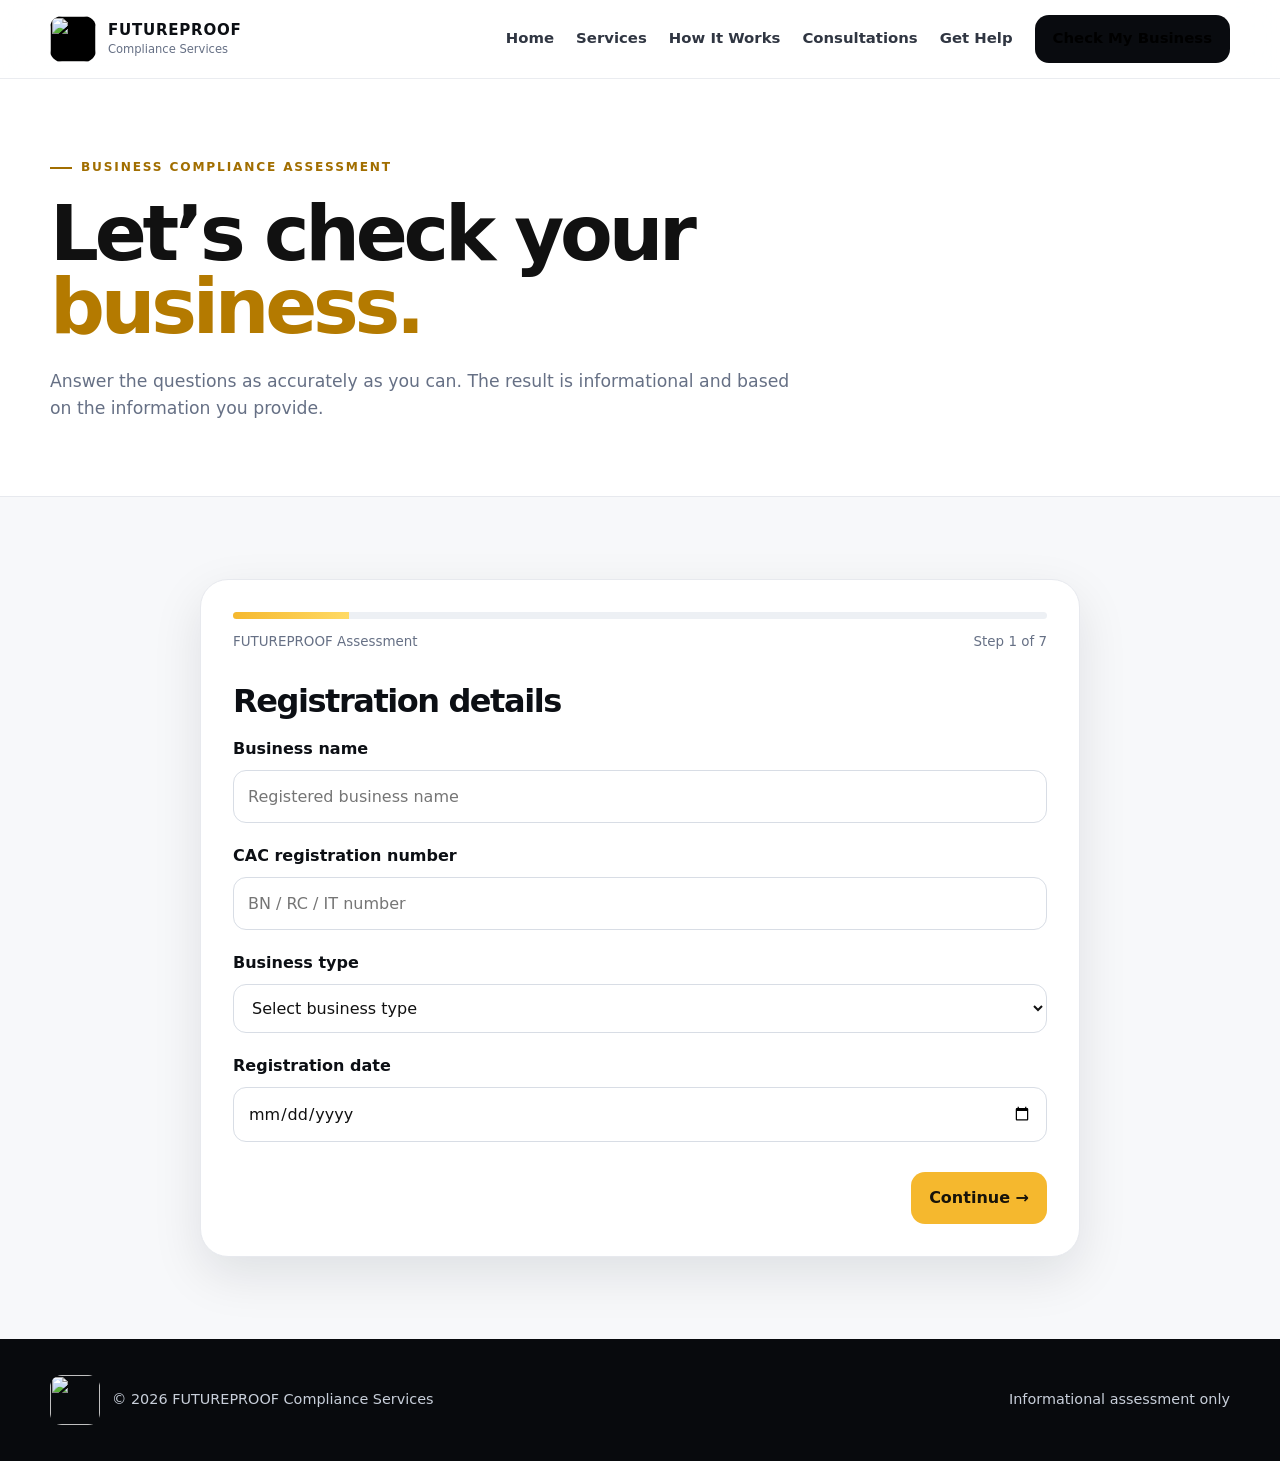
==== assessment.html @ 862837f2 "Add files via upload" ====
<!doctype html><html lang="en"><head><meta charset="UTF-8"><meta name="viewport" content="width=device-width,initial-scale=1"><title>Business Compliance Assessment | FUTUREPROOF</title><link rel="stylesheet" href="styles.css"></head><body>
<header class="site-header"><div class="container nav-wrap"><a class="brand" href="index.html"><img src="assets/LOGO.jpeg"><span class="brand-copy"><strong>FUTUREPROOF</strong><small>Compliance Services</small></span></a><button class="menu-btn" id="menuBtn">☰</button><nav id="mainNav"><a href="index.html">Home</a><a href="services.html">Services</a><a href="how-it-works.html">How It Works</a><a href="consultations.html">Consultations</a><a href="get-help.html">Get Help</a><a class="btn btn-dark active" href="assessment.html">Check My Business</a></nav></div></header>
<main><section class="page-hero"><div class="container"><span class="eyebrow" style="color:#a16e00">BUSINESS COMPLIANCE ASSESSMENT</span><h1>Let’s check your <span>business.</span></h1><p>Answer the questions as accurately as you can. The result is informational and based on the information you provide.</p></div></section><section class="section"><div class="container"><div class="form-shell"><div id="assessmentFormView"><div class="progress-line"><div id="progressBar"></div></div><div class="progress-meta"><span>FUTUREPROOF Assessment</span><span id="stepCounter"></span></div><div id="stepContent"></div><div class="form-actions"><button class="btn btn-outline" id="backBtn">← Back</button><button class="btn btn-gold" id="nextBtn">Continue →</button></div></div><div id="resultsView" hidden></div></div></div></section></main>
<footer><div class="container footer-grid"><div class="footer-brand"><img src="assets/LOGO.jpeg"><span>© 2026 FUTUREPROOF Compliance Services</span></div><span>Informational assessment only</span></div></footer><script src="common.js"></script><script src="assessment.js"></script></body></html>
---- styles.css ----
:root{
  --bg:#f7f8fa;
  --surface:#ffffff;
  --ink:#0c0f14;
  --muted:#667085;
  --line:#e7e9ee;
  --gold:#f5b82e;
  --gold-2:#ffd86b;
  --dark:#090b0f;
  --dark-2:#11151c;
  --success:#14804a;
  --warning:#a66700;
  --danger:#b42318;
  --radius:22px;
  --shadow:0 18px 50px rgba(14,18,25,.10);
  --max:1180px;
}
*{box-sizing:border-box}
html{scroll-behavior:smooth}
body{margin:0;font-family:Inter,ui-sans-serif,system-ui,-apple-system,BlinkMacSystemFont,"Segoe UI",sans-serif;background:var(--bg);color:var(--ink);line-height:1.6}
a{color:inherit;text-decoration:none}
img{display:block;max-width:100%}
button,input,select,textarea{font:inherit}
.container{width:min(var(--max),calc(100% - 36px));margin:auto}
.site-header{position:sticky;top:0;z-index:50;background:rgba(255,255,255,.9);backdrop-filter:blur(18px);border-bottom:1px solid rgba(231,233,238,.85)}
.nav-wrap{display:flex;align-items:center;justify-content:space-between;min-height:78px;gap:22px}
.brand{display:flex;align-items:center;gap:12px;min-width:230px}
.brand img{width:46px;height:46px;border-radius:12px;object-fit:cover;background:#000}
.brand-copy{display:flex;flex-direction:column;line-height:1.05}
.brand-copy strong{font-size:.94rem;letter-spacing:.05em}
.brand-copy small{font-size:.72rem;color:var(--muted);margin-top:5px}
nav{display:flex;align-items:center;gap:22px;font-size:.93rem;font-weight:650}
nav a{color:#303642}
nav a:hover,nav a.active{color:#000}
.menu-btn{display:none;border:1px solid var(--line);background:#fff;border-radius:12px;width:44px;height:44px;font-size:1.2rem}
.btn{display:inline-flex;align-items:center;justify-content:center;gap:8px;border:0;border-radius:14px;padding:12px 18px;font-weight:750;cursor:pointer;transition:.2s ease}
.btn:hover{transform:translateY(-1px)}
.btn-dark{background:var(--dark);color:#fff}
.btn-gold{background:var(--gold);color:#17130a}
.btn-light{background:#fff;color:#111;border:1px solid var(--line)}
.btn-outline{background:transparent;border:1px solid #cfd4dc;color:#20252d}
.btn-lg{padding:15px 22px;border-radius:16px}
.btn.full{width:100%}
.hero{background:linear-gradient(135deg,#090b0f 0%,#121821 63%,#1d2330 100%);color:#fff;padding:86px 0 72px;overflow:hidden}
.hero-grid{display:grid;grid-template-columns:1.1fr .9fr;gap:58px;align-items:center}
.eyebrow{display:inline-flex;align-items:center;gap:9px;font-size:.76rem;font-weight:800;letter-spacing:.15em;text-transform:uppercase;color:var(--gold)}
.eyebrow::before{content:"";width:22px;height:2px;background:currentColor}
h1,h2,h3,p{margin-top:0}
h1{font-size:clamp(3rem,7vw,6.2rem);line-height:.95;letter-spacing:-.055em;margin:20px 0 24px;max-width:780px}
h1 span{color:var(--gold)}
h2{font-size:clamp(2rem,4.4vw,3.8rem);line-height:1.04;letter-spacing:-.045em;margin-bottom:18px}
h3{font-size:1.18rem;line-height:1.25}
.lead{font-size:1.14rem;color:#cbd1dc;max-width:650px}
.actions{display:flex;gap:12px;flex-wrap:wrap;margin:30px 0 24px}
.hero-visual{position:relative;min-height:520px}
.hero-visual .main-photo{position:absolute;inset:12px 0 0 74px;width:calc(100% - 74px);height:485px;object-fit:cover;border-radius:28px;box-shadow:0 30px 70px rgba(0,0,0,.4)}
.hero-visual .logo-float{position:absolute;left:0;bottom:18px;width:190px;border-radius:22px;border:6px solid #fff;box-shadow:var(--shadow)}
.hero-note{position:absolute;right:-8px;bottom:14px;background:#fff;color:#12151a;border-radius:18px;padding:16px 18px;width:215px;box-shadow:var(--shadow)}
.hero-note b{display:block;font-size:1.05rem}
.hero-note span{font-size:.82rem;color:var(--muted)}
.section{padding:82px 0}
.section.white{background:#fff}
.section.dark{background:var(--dark);color:#fff}
.section-head{display:flex;justify-content:space-between;gap:24px;align-items:end;margin-bottom:36px}
.section-head p{max-width:620px;color:var(--muted);margin-bottom:0}
.dark .section-head p{color:#aeb6c4}
.grid{display:grid;gap:22px}
.grid-3{grid-template-columns:repeat(3,1fr)}
.grid-4{grid-template-columns:repeat(4,1fr)}
.card{background:var(--surface);border:1px solid var(--line);border-radius:var(--radius);padding:26px;box-shadow:0 1px 0 rgba(0,0,0,.02)}
.card.soft{background:#fbfbfc}
.card.dark-card{background:#151922;color:#fff;border-color:#252b36}
.card p{color:var(--muted);margin-bottom:0}
.dark-card p{color:#aeb6c4}
.icon{width:42px;height:42px;border-radius:12px;background:#fff3cf;display:grid;place-items:center;margin-bottom:28px;font-size:1.2rem}
.pill{display:inline-flex;padding:7px 11px;border-radius:999px;background:#fff3cf;color:#7a5500;font-weight:750;font-size:.75rem}
.split{display:grid;grid-template-columns:1fr 1fr;gap:42px;align-items:center}
.flyer-frame{background:#fff;padding:12px;border-radius:28px;box-shadow:var(--shadow)}
.flyer-frame img{width:100%;border-radius:18px;aspect-ratio:1/1;object-fit:cover}
.gallery{display:grid;grid-template-columns:repeat(3,1fr);gap:18px}
.gallery img{width:100%;aspect-ratio:1/1;object-fit:cover;border-radius:20px;border:1px solid var(--line);background:#fff}
.cta-band{background:linear-gradient(135deg,#171b22,#080a0d);border-radius:30px;color:#fff;padding:44px;display:flex;justify-content:space-between;gap:30px;align-items:center}
.cta-band p{color:#bfc6d2;margin:0;max-width:640px}
.page-hero{padding:72px 0 56px;background:#fff;border-bottom:1px solid var(--line)}
.page-hero h1{color:#111;font-size:clamp(2.6rem,6vw,5.3rem);max-width:900px}
.page-hero h1 span{color:#b47a00}
.page-hero p{max-width:760px;color:var(--muted);font-size:1.08rem}
.steps{display:grid;grid-template-columns:repeat(4,1fr);gap:16px}
.step{background:#fff;border:1px solid var(--line);border-radius:20px;padding:24px}
.step b{display:inline-grid;place-items:center;width:40px;height:40px;border-radius:12px;background:#111;color:#fff;margin-bottom:26px}
.step p{color:var(--muted)}
.form-shell{max-width:880px;margin:auto;background:#fff;border:1px solid var(--line);border-radius:28px;padding:32px;box-shadow:var(--shadow)}
.progress-line{height:7px;background:#edf0f4;border-radius:99px;overflow:hidden;margin-bottom:12px}
.progress-line>div{height:100%;width:0;background:linear-gradient(90deg,var(--gold),#ffda65);transition:.25s}
.progress-meta{display:flex;justify-content:space-between;color:var(--muted);font-size:.84rem;margin-bottom:32px}
.field{margin-bottom:20px}
.field label{display:block;font-weight:750;margin-bottom:8px}
.field input,.field select,.field textarea{width:100%;border:1px solid #d8dde5;border-radius:13px;padding:13px 14px;background:#fff;color:#111;outline:none}
.field textarea{min-height:135px;resize:vertical}
.field input:focus,.field select:focus,.field textarea:focus{border-color:#c99820;box-shadow:0 0 0 4px rgba(245,184,46,.14)}
.field small{display:block;color:var(--muted);margin-top:6px}
.option-grid{display:grid;grid-template-columns:repeat(2,1fr);gap:12px}
.option{border:1px solid #d8dde5;border-radius:14px;padding:14px;cursor:pointer;background:#fff}
.option:has(input:checked){border-color:#d9a319;background:#fff9e8}
.option input{margin-right:8px}
.form-actions{display:flex;justify-content:space-between;gap:12px;margin-top:30px}
.results-head{display:grid;grid-template-columns:160px 1fr;gap:26px;align-items:center}
.score-ring{width:150px;height:150px;border-radius:50%;display:grid;place-items:center;background:conic-gradient(var(--gold) var(--score,0%),#eceef2 0);position:relative}
.score-ring::after{content:"";position:absolute;inset:14px;background:#fff;border-radius:50%}
.score-ring strong{position:relative;z-index:1;font-size:2rem}
.result-list{display:grid;gap:12px;margin-top:28px}
.result-item{display:flex;justify-content:space-between;gap:18px;align-items:center;border:1px solid var(--line);border-radius:15px;padding:14px 16px}
.status{font-size:.78rem;font-weight:800;padding:6px 9px;border-radius:999px;white-space:nowrap}
.status.ok{background:#e8f7ef;color:var(--success)}
.status.warn{background:#fff3d7;color:var(--warning)}
.status.bad{background:#feecea;color:var(--danger)}
.status.na{background:#f0f2f5;color:#667085}
.contact-methods{display:grid;grid-template-columns:repeat(3,1fr);gap:18px}
.method{background:#fff;border:1px solid var(--line);border-radius:22px;padding:26px}
.method .big{font-size:2rem;margin-bottom:18px}
.ticket-layout{display:grid;grid-template-columns:.8fr 1.2fr;gap:28px}
.note{border:1px solid #efd487;background:#fff8e5;border-radius:14px;padding:14px;color:#6e5411;font-size:.9rem}
.consult-card{display:flex;flex-direction:column;min-height:280px}
.consult-card .actions{margin-top:auto}
footer{background:#080a0d;color:#c8cfda;padding:36px 0;font-size:.9rem}
.footer-grid{display:flex;justify-content:space-between;gap:18px;align-items:center}
.footer-grid img{width:50px;height:50px;object-fit:cover;border-radius:12px}
.footer-brand{display:flex;align-items:center;gap:12px}
.kicker{color:var(--muted);font-size:.9rem}
@media(max-width:900px){
  nav{display:none;position:absolute;top:72px;left:18px;right:18px;flex-direction:column;align-items:stretch;background:#fff;padding:18px;border:1px solid var(--line);border-radius:18px;box-shadow:var(--shadow)}
  nav.open{display:flex}.menu-btn{display:block}.brand{min-width:auto}
  .hero-grid,.split,.ticket-layout{grid-template-columns:1fr}.hero{padding-top:60px}.hero-visual{min-height:460px}.hero-visual .main-photo{left:45px;width:calc(100% - 45px);height:420px}
  .grid-3,.grid-4,.steps,.contact-methods{grid-template-columns:1fr 1fr}.gallery{grid-template-columns:repeat(2,1fr)}
  .section-head{align-items:start;flex-direction:column}.cta-band{align-items:flex-start;flex-direction:column}
}
@media(max-width:600px){
  .container{width:min(100% - 24px,var(--max))}.site-header .container{width:calc(100% - 20px)}
  .brand-copy strong{font-size:.83rem}.brand-copy small{font-size:.65rem}.brand img{width:40px;height:40px}
  .hero{padding:46px 0}.hero-grid{gap:34px}.hero-visual{min-height:355px}.hero-visual .main-photo{left:30px;width:calc(100% - 30px);height:320px;border-radius:20px}.hero-visual .logo-float{width:120px;border-width:4px}.hero-note{display:none}
  .grid-3,.grid-4,.steps,.contact-methods,.gallery,.option-grid{grid-template-columns:1fr}
  .section{padding:58px 0}.page-hero{padding:50px 0 40px}.form-shell{padding:20px;border-radius:20px}
  .results-head{grid-template-columns:1fr}.score-ring{margin:auto}.result-item{align-items:flex-start;flex-direction:column}.footer-grid{align-items:flex-start;flex-direction:column}
  .actions,.form-actions{flex-direction:column}.actions .btn,.form-actions .btn{width:100%}
}
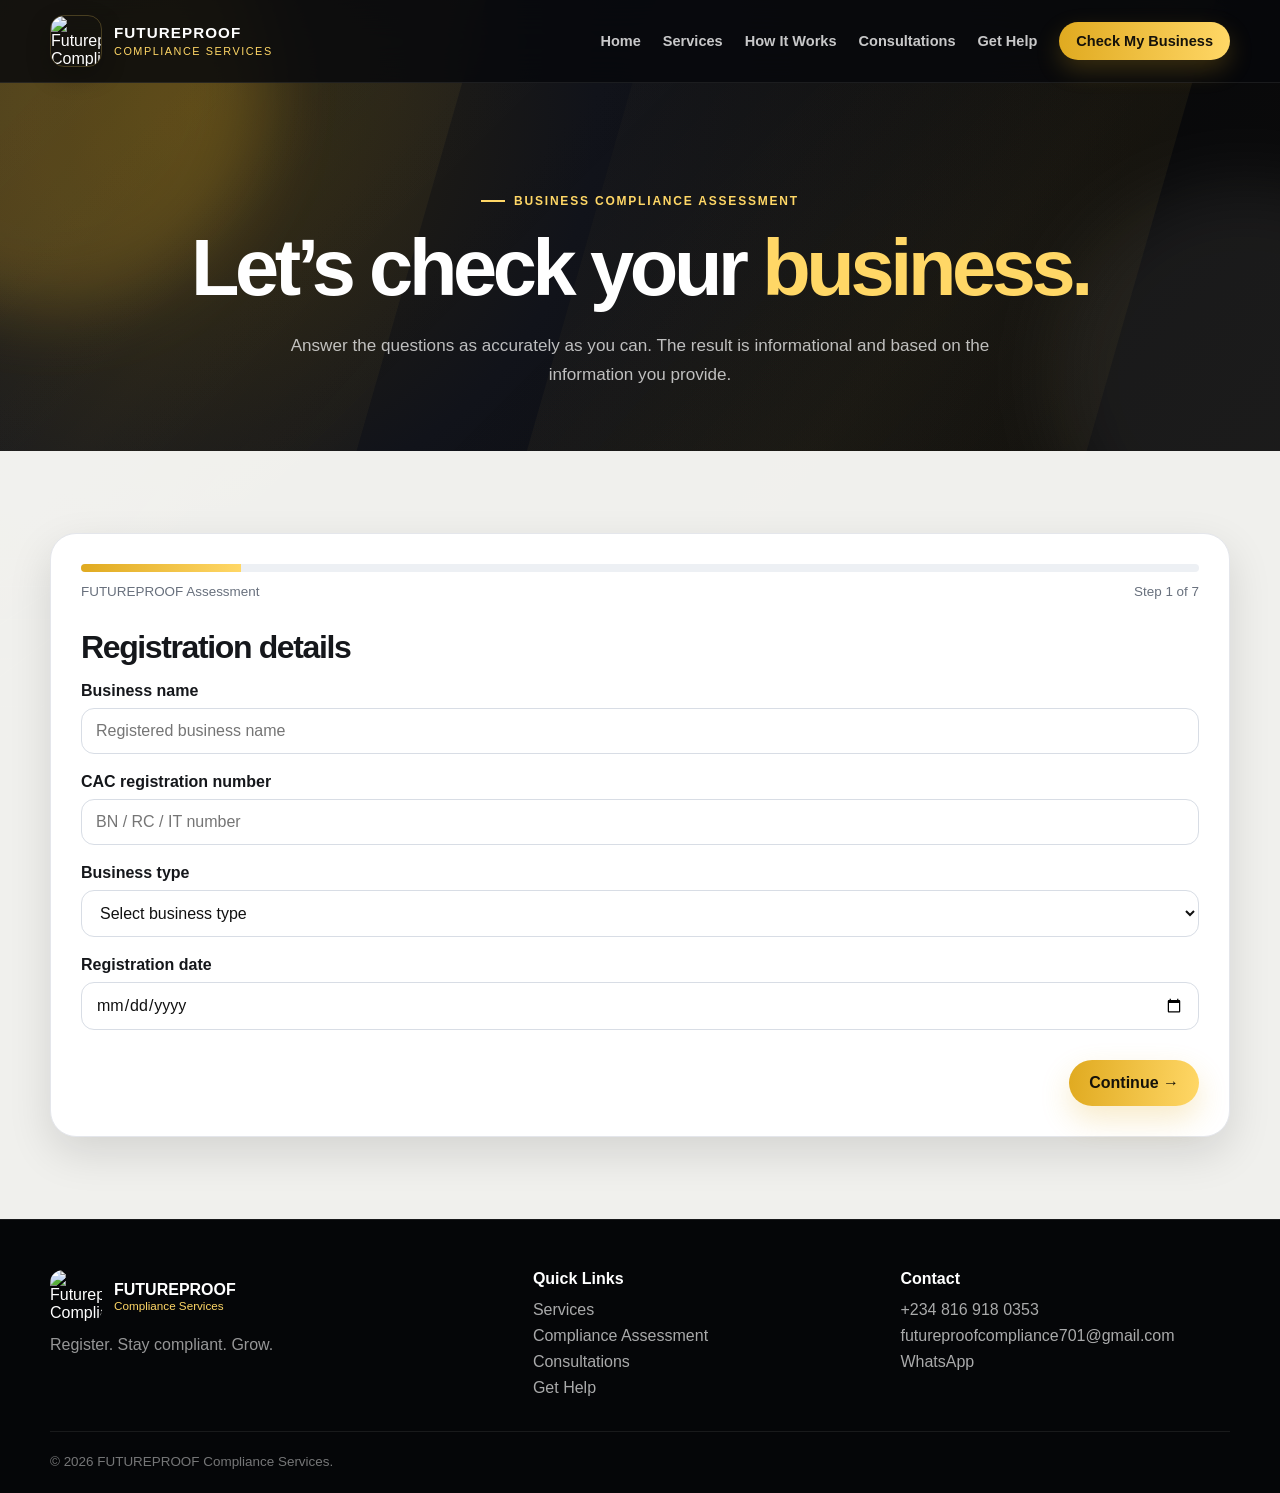
==== commit 731e496d: "Add files via upload" ====
--- a/assessment.html
+++ b/assessment.html
@@ -1,4 +1 @@
-<!doctype html><html lang="en"><head><meta charset="UTF-8"><meta name="viewport" content="width=device-width,initial-scale=1"><title>Business Compliance Assessment | FUTUREPROOF</title><link rel="stylesheet" href="styles.css"></head><body>
-<header class="site-header"><div class="container nav-wrap"><a class="brand" href="index.html"><img src="assets/LOGO.jpeg"><span class="brand-copy"><strong>FUTUREPROOF</strong><small>Compliance Services</small></span></a><button class="menu-btn" id="menuBtn">☰</button><nav id="mainNav"><a href="index.html">Home</a><a href="services.html">Services</a><a href="how-it-works.html">How It Works</a><a href="consultations.html">Consultations</a><a href="get-help.html">Get Help</a><a class="btn btn-dark active" href="assessment.html">Check My Business</a></nav></div></header>
-<main><section class="page-hero"><div class="container"><span class="eyebrow" style="color:#a16e00">BUSINESS COMPLIANCE ASSESSMENT</span><h1>Let’s check your <span>business.</span></h1><p>Answer the questions as accurately as you can. The result is informational and based on the information you provide.</p></div></section><section class="section"><div class="container"><div class="form-shell"><div id="assessmentFormView"><div class="progress-line"><div id="progressBar"></div></div><div class="progress-meta"><span>FUTUREPROOF Assessment</span><span id="stepCounter"></span></div><div id="stepContent"></div><div class="form-actions"><button class="btn btn-outline" id="backBtn">← Back</button><button class="btn btn-gold" id="nextBtn">Continue →</button></div></div><div id="resultsView" hidden></div></div></div></section></main>
-<footer><div class="container footer-grid"><div class="footer-brand"><img src="assets/LOGO.jpeg"><span>© 2026 FUTUREPROOF Compliance Services</span></div><span>Informational assessment only</span></div></footer><script src="common.js"></script><script src="assessment.js"></script></body></html>
+<!doctype html><html lang="en"><head><meta charset="UTF-8"><meta name="viewport" content="width=device-width,initial-scale=1"><title>Business Compliance Assessment | FUTUREPROOF</title><link rel="stylesheet" href="styles.css"></head><body><div id="site-header"></div><main class="page-content"><section class="page-hero"><div class="container reveal"><span class="eyebrow">BUSINESS COMPLIANCE ASSESSMENT</span><h1>Let’s check your <span>business.</span></h1><p>Answer the questions as accurately as you can. The result is informational and based on the information you provide.</p></div></section><section class="section white"><div class="container"><div class="form-shell reveal"><div id="assessmentFormView"><div class="progress-line"><div id="progressBar"></div></div><div class="progress-meta"><span>FUTUREPROOF Assessment</span><span id="stepCounter"></span></div><div id="stepContent"></div><div class="form-actions"><button class="btn btn-light" id="backBtn">← Back</button><button class="btn btn-gold" id="nextBtn">Continue →</button></div></div><div id="resultsView" hidden></div></div></div></section></main><div id="site-footer"></div><script src="common.js"></script><script src="assessment.js"></script></body></html>
--- a/styles.css
+++ b/styles.css
@@ -1,145 +1,15 @@
 :root{
-  --bg:#f7f8fa;
-  --surface:#ffffff;
-  --ink:#0c0f14;
-  --muted:#667085;
-  --line:#e7e9ee;
-  --gold:#f5b82e;
-  --gold-2:#ffd86b;
-  --dark:#090b0f;
-  --dark-2:#11151c;
-  --success:#14804a;
-  --warning:#a66700;
-  --danger:#b42318;
-  --radius:22px;
-  --shadow:0 18px 50px rgba(14,18,25,.10);
-  --max:1180px;
+  --bg:#07080b;--bg2:#111319;--surface:#fff;--surface-soft:#f6f6f3;--ink:#15171b;--muted:#68707d;
+  --gold:#e0aa20;--gold2:#ffd766;--gold3:#9d6f00;--line:#e4e6eb;--dark:#0b0c10;
+  --shadow:0 28px 80px rgba(0,0,0,.20);--shadow-soft:0 16px 44px rgba(0,0,0,.12);--radius:26px;--max:1180px;
 }
-*{box-sizing:border-box}
-html{scroll-behavior:smooth}
-body{margin:0;font-family:Inter,ui-sans-serif,system-ui,-apple-system,BlinkMacSystemFont,"Segoe UI",sans-serif;background:var(--bg);color:var(--ink);line-height:1.6}
-a{color:inherit;text-decoration:none}
-img{display:block;max-width:100%}
-button,input,select,textarea{font:inherit}
-.container{width:min(var(--max),calc(100% - 36px));margin:auto}
-.site-header{position:sticky;top:0;z-index:50;background:rgba(255,255,255,.9);backdrop-filter:blur(18px);border-bottom:1px solid rgba(231,233,238,.85)}
-.nav-wrap{display:flex;align-items:center;justify-content:space-between;min-height:78px;gap:22px}
-.brand{display:flex;align-items:center;gap:12px;min-width:230px}
-.brand img{width:46px;height:46px;border-radius:12px;object-fit:cover;background:#000}
-.brand-copy{display:flex;flex-direction:column;line-height:1.05}
-.brand-copy strong{font-size:.94rem;letter-spacing:.05em}
-.brand-copy small{font-size:.72rem;color:var(--muted);margin-top:5px}
-nav{display:flex;align-items:center;gap:22px;font-size:.93rem;font-weight:650}
-nav a{color:#303642}
-nav a:hover,nav a.active{color:#000}
-.menu-btn{display:none;border:1px solid var(--line);background:#fff;border-radius:12px;width:44px;height:44px;font-size:1.2rem}
-.btn{display:inline-flex;align-items:center;justify-content:center;gap:8px;border:0;border-radius:14px;padding:12px 18px;font-weight:750;cursor:pointer;transition:.2s ease}
-.btn:hover{transform:translateY(-1px)}
-.btn-dark{background:var(--dark);color:#fff}
-.btn-gold{background:var(--gold);color:#17130a}
-.btn-light{background:#fff;color:#111;border:1px solid var(--line)}
-.btn-outline{background:transparent;border:1px solid #cfd4dc;color:#20252d}
-.btn-lg{padding:15px 22px;border-radius:16px}
-.btn.full{width:100%}
-.hero{background:linear-gradient(135deg,#090b0f 0%,#121821 63%,#1d2330 100%);color:#fff;padding:86px 0 72px;overflow:hidden}
-.hero-grid{display:grid;grid-template-columns:1.1fr .9fr;gap:58px;align-items:center}
-.eyebrow{display:inline-flex;align-items:center;gap:9px;font-size:.76rem;font-weight:800;letter-spacing:.15em;text-transform:uppercase;color:var(--gold)}
-.eyebrow::before{content:"";width:22px;height:2px;background:currentColor}
-h1,h2,h3,p{margin-top:0}
-h1{font-size:clamp(3rem,7vw,6.2rem);line-height:.95;letter-spacing:-.055em;margin:20px 0 24px;max-width:780px}
-h1 span{color:var(--gold)}
-h2{font-size:clamp(2rem,4.4vw,3.8rem);line-height:1.04;letter-spacing:-.045em;margin-bottom:18px}
-h3{font-size:1.18rem;line-height:1.25}
-.lead{font-size:1.14rem;color:#cbd1dc;max-width:650px}
-.actions{display:flex;gap:12px;flex-wrap:wrap;margin:30px 0 24px}
-.hero-visual{position:relative;min-height:520px}
-.hero-visual .main-photo{position:absolute;inset:12px 0 0 74px;width:calc(100% - 74px);height:485px;object-fit:cover;border-radius:28px;box-shadow:0 30px 70px rgba(0,0,0,.4)}
-.hero-visual .logo-float{position:absolute;left:0;bottom:18px;width:190px;border-radius:22px;border:6px solid #fff;box-shadow:var(--shadow)}
-.hero-note{position:absolute;right:-8px;bottom:14px;background:#fff;color:#12151a;border-radius:18px;padding:16px 18px;width:215px;box-shadow:var(--shadow)}
-.hero-note b{display:block;font-size:1.05rem}
-.hero-note span{font-size:.82rem;color:var(--muted)}
-.section{padding:82px 0}
-.section.white{background:#fff}
-.section.dark{background:var(--dark);color:#fff}
-.section-head{display:flex;justify-content:space-between;gap:24px;align-items:end;margin-bottom:36px}
-.section-head p{max-width:620px;color:var(--muted);margin-bottom:0}
-.dark .section-head p{color:#aeb6c4}
-.grid{display:grid;gap:22px}
-.grid-3{grid-template-columns:repeat(3,1fr)}
-.grid-4{grid-template-columns:repeat(4,1fr)}
-.card{background:var(--surface);border:1px solid var(--line);border-radius:var(--radius);padding:26px;box-shadow:0 1px 0 rgba(0,0,0,.02)}
-.card.soft{background:#fbfbfc}
-.card.dark-card{background:#151922;color:#fff;border-color:#252b36}
-.card p{color:var(--muted);margin-bottom:0}
-.dark-card p{color:#aeb6c4}
-.icon{width:42px;height:42px;border-radius:12px;background:#fff3cf;display:grid;place-items:center;margin-bottom:28px;font-size:1.2rem}
-.pill{display:inline-flex;padding:7px 11px;border-radius:999px;background:#fff3cf;color:#7a5500;font-weight:750;font-size:.75rem}
-.split{display:grid;grid-template-columns:1fr 1fr;gap:42px;align-items:center}
-.flyer-frame{background:#fff;padding:12px;border-radius:28px;box-shadow:var(--shadow)}
-.flyer-frame img{width:100%;border-radius:18px;aspect-ratio:1/1;object-fit:cover}
-.gallery{display:grid;grid-template-columns:repeat(3,1fr);gap:18px}
-.gallery img{width:100%;aspect-ratio:1/1;object-fit:cover;border-radius:20px;border:1px solid var(--line);background:#fff}
-.cta-band{background:linear-gradient(135deg,#171b22,#080a0d);border-radius:30px;color:#fff;padding:44px;display:flex;justify-content:space-between;gap:30px;align-items:center}
-.cta-band p{color:#bfc6d2;margin:0;max-width:640px}
-.page-hero{padding:72px 0 56px;background:#fff;border-bottom:1px solid var(--line)}
-.page-hero h1{color:#111;font-size:clamp(2.6rem,6vw,5.3rem);max-width:900px}
-.page-hero h1 span{color:#b47a00}
-.page-hero p{max-width:760px;color:var(--muted);font-size:1.08rem}
-.steps{display:grid;grid-template-columns:repeat(4,1fr);gap:16px}
-.step{background:#fff;border:1px solid var(--line);border-radius:20px;padding:24px}
-.step b{display:inline-grid;place-items:center;width:40px;height:40px;border-radius:12px;background:#111;color:#fff;margin-bottom:26px}
-.step p{color:var(--muted)}
-.form-shell{max-width:880px;margin:auto;background:#fff;border:1px solid var(--line);border-radius:28px;padding:32px;box-shadow:var(--shadow)}
-.progress-line{height:7px;background:#edf0f4;border-radius:99px;overflow:hidden;margin-bottom:12px}
-.progress-line>div{height:100%;width:0;background:linear-gradient(90deg,var(--gold),#ffda65);transition:.25s}
-.progress-meta{display:flex;justify-content:space-between;color:var(--muted);font-size:.84rem;margin-bottom:32px}
-.field{margin-bottom:20px}
-.field label{display:block;font-weight:750;margin-bottom:8px}
-.field input,.field select,.field textarea{width:100%;border:1px solid #d8dde5;border-radius:13px;padding:13px 14px;background:#fff;color:#111;outline:none}
-.field textarea{min-height:135px;resize:vertical}
-.field input:focus,.field select:focus,.field textarea:focus{border-color:#c99820;box-shadow:0 0 0 4px rgba(245,184,46,.14)}
-.field small{display:block;color:var(--muted);margin-top:6px}
-.option-grid{display:grid;grid-template-columns:repeat(2,1fr);gap:12px}
-.option{border:1px solid #d8dde5;border-radius:14px;padding:14px;cursor:pointer;background:#fff}
-.option:has(input:checked){border-color:#d9a319;background:#fff9e8}
-.option input{margin-right:8px}
-.form-actions{display:flex;justify-content:space-between;gap:12px;margin-top:30px}
-.results-head{display:grid;grid-template-columns:160px 1fr;gap:26px;align-items:center}
-.score-ring{width:150px;height:150px;border-radius:50%;display:grid;place-items:center;background:conic-gradient(var(--gold) var(--score,0%),#eceef2 0);position:relative}
-.score-ring::after{content:"";position:absolute;inset:14px;background:#fff;border-radius:50%}
-.score-ring strong{position:relative;z-index:1;font-size:2rem}
-.result-list{display:grid;gap:12px;margin-top:28px}
-.result-item{display:flex;justify-content:space-between;gap:18px;align-items:center;border:1px solid var(--line);border-radius:15px;padding:14px 16px}
-.status{font-size:.78rem;font-weight:800;padding:6px 9px;border-radius:999px;white-space:nowrap}
-.status.ok{background:#e8f7ef;color:var(--success)}
-.status.warn{background:#fff3d7;color:var(--warning)}
-.status.bad{background:#feecea;color:var(--danger)}
-.status.na{background:#f0f2f5;color:#667085}
-.contact-methods{display:grid;grid-template-columns:repeat(3,1fr);gap:18px}
-.method{background:#fff;border:1px solid var(--line);border-radius:22px;padding:26px}
-.method .big{font-size:2rem;margin-bottom:18px}
-.ticket-layout{display:grid;grid-template-columns:.8fr 1.2fr;gap:28px}
-.note{border:1px solid #efd487;background:#fff8e5;border-radius:14px;padding:14px;color:#6e5411;font-size:.9rem}
-.consult-card{display:flex;flex-direction:column;min-height:280px}
-.consult-card .actions{margin-top:auto}
-footer{background:#080a0d;color:#c8cfda;padding:36px 0;font-size:.9rem}
-.footer-grid{display:flex;justify-content:space-between;gap:18px;align-items:center}
-.footer-grid img{width:50px;height:50px;object-fit:cover;border-radius:12px}
-.footer-brand{display:flex;align-items:center;gap:12px}
-.kicker{color:var(--muted);font-size:.9rem}
-@media(max-width:900px){
-  nav{display:none;position:absolute;top:72px;left:18px;right:18px;flex-direction:column;align-items:stretch;background:#fff;padding:18px;border:1px solid var(--line);border-radius:18px;box-shadow:var(--shadow)}
-  nav.open{display:flex}.menu-btn{display:block}.brand{min-width:auto}
-  .hero-grid,.split,.ticket-layout{grid-template-columns:1fr}.hero{padding-top:60px}.hero-visual{min-height:460px}.hero-visual .main-photo{left:45px;width:calc(100% - 45px);height:420px}
-  .grid-3,.grid-4,.steps,.contact-methods{grid-template-columns:1fr 1fr}.gallery{grid-template-columns:repeat(2,1fr)}
-  .section-head{align-items:start;flex-direction:column}.cta-band{align-items:flex-start;flex-direction:column}
-}
-@media(max-width:600px){
-  .container{width:min(100% - 24px,var(--max))}.site-header .container{width:calc(100% - 20px)}
-  .brand-copy strong{font-size:.83rem}.brand-copy small{font-size:.65rem}.brand img{width:40px;height:40px}
-  .hero{padding:46px 0}.hero-grid{gap:34px}.hero-visual{min-height:355px}.hero-visual .main-photo{left:30px;width:calc(100% - 30px);height:320px;border-radius:20px}.hero-visual .logo-float{width:120px;border-width:4px}.hero-note{display:none}
-  .grid-3,.grid-4,.steps,.contact-methods,.gallery,.option-grid{grid-template-columns:1fr}
-  .section{padding:58px 0}.page-hero{padding:50px 0 40px}.form-shell{padding:20px;border-radius:20px}
-  .results-head{grid-template-columns:1fr}.score-ring{margin:auto}.result-item{align-items:flex-start;flex-direction:column}.footer-grid{align-items:flex-start;flex-direction:column}
-  .actions,.form-actions{flex-direction:column}.actions .btn,.form-actions .btn{width:100%}
-}
+*{box-sizing:border-box}html{scroll-behavior:smooth}body{margin:0;font-family:Inter,"Segoe UI",Arial,sans-serif;color:var(--ink);background:var(--bg);overflow-x:hidden}a{color:inherit;text-decoration:none}img{display:block;max-width:100%}button,input,select,textarea{font:inherit}.container{width:min(var(--max),calc(100% - 40px));margin:auto}.page-content{position:relative;z-index:1}
+.scene-bg{position:fixed;inset:0;z-index:-10;overflow:hidden;background:radial-gradient(circle at 15% 12%,#2a230f 0,#11131a 30%,#07080b 70%)}.scene-bg:after{content:"";position:absolute;inset:0;background:linear-gradient(135deg,rgba(255,255,255,.025),transparent 38%,rgba(224,170,32,.035));pointer-events:none}.scene-glow{position:absolute;border-radius:50%;filter:blur(34px);opacity:.55}.glow-a{width:440px;height:440px;left:-170px;top:-130px;background:rgba(231,177,38,.42);animation:driftA 15s ease-in-out infinite}.glow-b{width:390px;height:390px;right:-160px;top:20%;background:rgba(255,255,255,.12);animation:driftB 17s ease-in-out infinite}.glow-c{width:520px;height:520px;left:38%;bottom:-290px;background:rgba(183,125,0,.32);animation:driftC 19s ease-in-out infinite}.scene-grid{position:absolute;left:-15%;right:-15%;bottom:-34%;height:72%;background-image:linear-gradient(rgba(255,255,255,.035) 1px,transparent 1px),linear-gradient(90deg,rgba(255,255,255,.035) 1px,transparent 1px);background-size:58px 58px;transform:perspective(720px) rotateX(63deg);transform-origin:center top;opacity:.55}.scene-beam{position:absolute;width:42%;height:150%;top:-25%;background:linear-gradient(115deg,transparent,rgba(255,207,72,.06),transparent);transform:rotate(16deg);animation:beam 13s linear infinite}.beam-a{left:-15%}.beam-b{left:42%;animation-delay:-6s}@keyframes driftA{50%{transform:translate(120px,85px) scale(1.1)}}@keyframes driftB{50%{transform:translate(-120px,75px) scale(.92)}}@keyframes driftC{50%{transform:translate(65px,-100px)}}@keyframes beam{from{translate:-35% 0}to{translate:130% 0}}
+.site-header{position:sticky;top:0;z-index:100;background:rgba(7,8,11,.82);backdrop-filter:blur(20px);-webkit-backdrop-filter:blur(20px);border-bottom:1px solid rgba(255,255,255,.08)}.nav-wrap{min-height:82px;display:flex;align-items:center;justify-content:space-between;gap:24px}.brand{display:flex;align-items:center;gap:12px;color:#fff}.brand img{width:52px;height:52px;border-radius:14px;object-fit:cover;border:1px solid rgba(255,213,100,.22);box-shadow:0 9px 24px rgba(0,0,0,.24)}.brand-copy{display:flex;flex-direction:column;line-height:1}.brand-copy strong{font-size:.95rem;letter-spacing:.07em}.brand-copy small{margin-top:6px;color:var(--gold2);font-size:.68rem;letter-spacing:.14em;text-transform:uppercase}nav{display:flex;align-items:center;gap:22px}nav a{color:rgba(255,255,255,.78);font-size:.91rem;font-weight:700;transition:.2s}nav a:hover,nav a.active{color:var(--gold2)}.nav-cta{padding:11px 17px;border-radius:999px;background:linear-gradient(90deg,var(--gold),var(--gold2));color:#15120a!important;box-shadow:0 10px 24px rgba(224,170,32,.22)}.menu-btn{display:none;border:1px solid rgba(255,255,255,.11);background:rgba(255,255,255,.07);color:#fff;border-radius:12px;width:44px;height:44px;font-size:1.15rem}
+.hero{min-height:calc(100vh - 82px);display:flex;align-items:center;color:#fff;padding:72px 0 84px}.hero-grid{display:grid;grid-template-columns:1.02fr .98fr;gap:58px;align-items:center}.eyebrow{display:inline-flex;align-items:center;gap:9px;font-size:.75rem;font-weight:900;letter-spacing:.15em;text-transform:uppercase;color:var(--gold2)}.eyebrow:before{content:"";width:24px;height:2px;background:currentColor}h1,h2,h3,h4,p{margin-top:0}h1{font-size:clamp(3rem,6.2vw,5.8rem);line-height:.96;letter-spacing:-.055em;margin:22px 0 25px}h1 span,h2 span{color:var(--gold2)}h2{font-size:clamp(2.05rem,4.3vw,3.7rem);line-height:1.03;letter-spacing:-.043em;margin-bottom:18px}h3{font-size:1.22rem;line-height:1.2}.lead{font-size:1.08rem;color:rgba(255,255,255,.72);max-width:670px;line-height:1.75}.actions{display:flex;gap:12px;flex-wrap:wrap;margin-top:30px}.btn{display:inline-flex;align-items:center;justify-content:center;gap:8px;border:0;border-radius:999px;padding:13px 20px;font-weight:850;cursor:pointer;transition:.22s ease}.btn:hover{transform:translateY(-2px)}.btn-gold{background:linear-gradient(95deg,var(--gold),var(--gold2));color:#15120a;box-shadow:0 13px 30px rgba(224,170,32,.24)}.btn-dark{background:#101217;color:#fff}.btn-light{background:#fff;color:#15171b;border:1px solid var(--line)}.btn-outline{background:transparent;color:#fff;border:1px solid rgba(255,255,255,.19)}.btn.full{width:100%}.hero-visual{position:relative;padding:14px;border-radius:32px;background:linear-gradient(145deg,rgba(255,255,255,.14),rgba(255,255,255,.025));border:1px solid rgba(255,215,102,.23);box-shadow:0 45px 100px rgba(0,0,0,.42);transform:perspective(1100px) rotateY(-4deg) rotateX(1.5deg)}.hero-visual img{width:100%;border-radius:23px}.hero-note{position:absolute;right:-24px;bottom:28px;width:230px;padding:16px 18px;border-radius:18px;background:rgba(7,8,11,.88);border:1px solid rgba(255,215,102,.24);backdrop-filter:blur(16px);box-shadow:var(--shadow);animation:floatNote 4s ease-in-out infinite}.hero-note b{display:block;color:var(--gold2);margin-bottom:4px}.hero-note span{font-size:.82rem;color:rgba(255,255,255,.72)}@keyframes floatNote{50%{transform:translateY(-9px)}}
+.section{padding:82px 0}.section.white{background:rgba(248,248,245,.97)}.section.dark{color:#fff}.section-head{display:flex;justify-content:space-between;gap:28px;align-items:end;margin-bottom:38px}.section-head>p{max-width:620px;color:var(--muted);line-height:1.72}.section .eyebrow.dark-eyebrow{color:var(--gold3)}.glass{background:rgba(255,255,255,.92);border:1px solid rgba(255,255,255,.64);border-radius:var(--radius);box-shadow:var(--shadow-soft);backdrop-filter:blur(14px)}.dark-glass{background:rgba(12,13,17,.76);color:#fff;border:1px solid rgba(255,215,102,.16);border-radius:var(--radius);box-shadow:var(--shadow);backdrop-filter:blur(15px)}.grid{display:grid;gap:22px}.grid-3{grid-template-columns:repeat(3,1fr)}.grid-4{grid-template-columns:repeat(4,1fr)}.feature-card{overflow:hidden;background:#fff;border-radius:24px;box-shadow:var(--shadow-soft);transition:.25s}.feature-card:hover{transform:translateY(-7px);box-shadow:var(--shadow)}.feature-card img{width:100%;aspect-ratio:4/3;object-fit:cover}.feature-card-body{padding:24px}.feature-card-body p,.card p{color:var(--muted);line-height:1.7}.card{padding:27px;background:#fff;border:1px solid var(--line);border-radius:23px;box-shadow:0 1px 0 rgba(0,0,0,.02)}.pill{display:inline-flex;padding:7px 11px;border-radius:999px;background:#fff3cf;color:#7a5500;font-weight:800;font-size:.73rem}.icon{width:44px;height:44px;border-radius:13px;background:#fff3cf;display:grid;place-items:center;margin-bottom:24px;font-size:1.2rem}.text-link{color:#9b6d00;font-weight:850}.split{display:grid;grid-template-columns:1fr 1fr;gap:50px;align-items:center}.split-image{border-radius:26px;overflow:hidden;box-shadow:var(--shadow)}.split-image img{width:100%;object-fit:cover}.check-list{list-style:none;padding:0}.check-list li{position:relative;padding-left:29px;margin:12px 0;line-height:1.55}.check-list li:before{content:"✓";position:absolute;left:0;color:var(--gold);font-weight:900}.gallery{display:grid;grid-template-columns:repeat(3,1fr);gap:18px}.gallery img{width:100%;aspect-ratio:1/1;object-fit:cover;border-radius:21px;border:1px solid var(--line);box-shadow:var(--shadow-soft)}
+.page-hero{padding:105px 0 62px;color:#fff;text-align:center}.page-hero h1{max-width:930px;margin-left:auto;margin-right:auto}.page-hero p{max-width:770px;margin:0 auto;color:rgba(255,255,255,.72);font-size:1.07rem;line-height:1.7}.service-stack{display:grid;gap:30px}.service-row{display:grid;grid-template-columns:.86fr 1.14fr;gap:34px;align-items:center;padding:28px}.service-row:nth-child(even) .service-media{order:2}.service-media img{width:100%;border-radius:19px;box-shadow:var(--shadow-soft)}.service-copy p{color:var(--muted);line-height:1.7}.service-tags{display:flex;gap:8px;flex-wrap:wrap;margin-top:15px}.tag{padding:7px 10px;border-radius:999px;background:rgba(224,170,32,.12);border:1px solid rgba(224,170,32,.26);color:#7b5700;font-size:.76rem;font-weight:800}.steps{display:grid;gap:18px}.step{display:grid;grid-template-columns:66px 1fr;gap:18px;padding:24px}.step-number{width:56px;height:56px;border-radius:17px;display:grid;place-items:center;background:linear-gradient(135deg,var(--gold),var(--gold2));font-weight:900;font-size:1.25rem}.consult-grid,.contact-methods{display:grid;grid-template-columns:repeat(3,1fr);gap:22px}.consult-card,.method{padding:28px}.consult-card{display:flex;flex-direction:column;min-height:315px}.consult-card .actions{margin-top:auto}.consult-icon,.method .big{width:54px;height:54px;border-radius:16px;display:grid;place-items:center;background:linear-gradient(135deg,var(--gold),var(--gold2));font-size:1.45rem;font-weight:900}.ticket-layout{display:grid;grid-template-columns:.85fr 1.15fr;gap:34px;align-items:start}.form-shell{background:#fff;border:1px solid var(--line);border-radius:26px;padding:30px;box-shadow:var(--shadow-soft)}.field{margin-bottom:19px}.field label{display:block;font-weight:800;margin-bottom:8px}.field input,.field select,.field textarea{width:100%;border:1px solid #d8dde5;border-radius:13px;padding:13px 14px;background:#fff;color:#111;outline:none}.field textarea{min-height:140px;resize:vertical}.field input:focus,.field select:focus,.field textarea:focus{border-color:#c99820;box-shadow:0 0 0 4px rgba(245,184,46,.14)}.progress-line{height:8px;background:#edf0f4;border-radius:99px;overflow:hidden;margin-bottom:12px}.progress-line>div{height:100%;width:0;background:linear-gradient(90deg,var(--gold),var(--gold2));transition:.25s}.progress-meta{display:flex;justify-content:space-between;color:var(--muted);font-size:.84rem;margin-bottom:32px}.form-actions{display:flex;justify-content:space-between;gap:12px;margin-top:30px}.results-head{display:grid;grid-template-columns:160px 1fr;gap:26px;align-items:center}.score-ring{width:150px;height:150px;border-radius:50%;display:grid;place-items:center;background:conic-gradient(var(--gold) var(--score,0%),#eceef2 0);position:relative}.score-ring:after{content:"";position:absolute;inset:14px;background:#fff;border-radius:50%}.score-ring strong{position:relative;z-index:1;font-size:2rem}.result-list{display:grid;gap:12px;margin-top:28px}.result-item{display:flex;justify-content:space-between;gap:18px;align-items:center;border:1px solid var(--line);border-radius:15px;padding:14px 16px}.status{font-size:.78rem;font-weight:800;padding:6px 9px;border-radius:999px}.status.ok{background:#e8f7ef;color:#137447}.status.warn{background:#fff3d7;color:#a06d00}.status.bad{background:#feecea;color:#b42318}.status.na{background:#f0f2f5;color:#667085}.note{border:1px solid #efd487;background:#fff8e5;border-radius:14px;padding:14px;color:#6e5411;font-size:.9rem}.cta-band{padding:44px;display:flex;justify-content:space-between;gap:30px;align-items:center}.cta-band p{color:rgba(255,255,255,.7);max-width:650px;margin-bottom:0}.reveal{opacity:0;transform:translateY(28px);transition:opacity .72s ease,transform .72s ease}.reveal.visible{opacity:1;transform:none}
+.site-footer{position:relative;z-index:1;background:rgba(6,7,9,.95);color:#fff;border-top:1px solid rgba(255,255,255,.08);padding:50px 0 24px}.footer-grid{display:grid;grid-template-columns:1.35fr 1fr 1fr;gap:38px}.footer-brand{display:flex;align-items:center;gap:12px}.footer-brand img{width:52px;height:52px;object-fit:cover;border-radius:13px}.footer-brand div{display:flex;flex-direction:column}.footer-brand span{color:var(--gold2);font-size:.73rem}.footer-brand-block p{color:rgba(255,255,255,.58);margin:14px 0 0}.site-footer h4{margin-bottom:13px}.footer-links{display:grid;gap:8px}.footer-links a{color:rgba(255,255,255,.66)}.footer-links a:hover{color:var(--gold2)}.footer-bottom{margin-top:34px;padding-top:22px;border-top:1px solid rgba(255,255,255,.08);color:rgba(255,255,255,.45);font-size:.84rem}
+@media(max-width:940px){nav{display:none;position:absolute;top:86px;left:20px;right:20px;flex-direction:column;align-items:stretch;padding:20px;border-radius:19px;background:rgba(9,10,13,.98);border:1px solid rgba(255,255,255,.1);box-shadow:var(--shadow)}nav.open{display:flex}.menu-btn{display:block}.hero-grid,.split,.service-row,.ticket-layout{grid-template-columns:1fr}.hero-visual{transform:none}.service-row:nth-child(even) .service-media{order:initial}.grid-3,.grid-4,.consult-grid,.contact-methods{grid-template-columns:1fr 1fr}.section-head{align-items:start;flex-direction:column}.cta-band{align-items:flex-start;flex-direction:column}}
+@media(max-width:620px){.container{width:min(var(--max),calc(100% - 24px))}.brand-copy{display:none}.brand img{width:44px;height:44px}.hero{min-height:auto;padding:52px 0}.hero-grid{gap:34px}.hero-note{position:relative;right:auto;bottom:auto;width:auto;margin-top:12px}.section{padding:58px 0}.page-hero{padding:70px 0 44px}.grid-3,.grid-4,.gallery,.consult-grid,.contact-methods{grid-template-columns:1fr}.service-row,.form-shell{padding:20px}.actions,.form-actions{flex-direction:column}.actions .btn,.form-actions .btn{width:100%}.footer-grid{grid-template-columns:1fr}.results-head{grid-template-columns:1fr}.score-ring{margin:auto}.result-item{align-items:flex-start;flex-direction:column}.cta-band{padding:30px 22px}}
+@media(prefers-reduced-motion:reduce){*,*:before,*:after{animation:none!important;transition:none!important;scroll-behavior:auto!important}}
